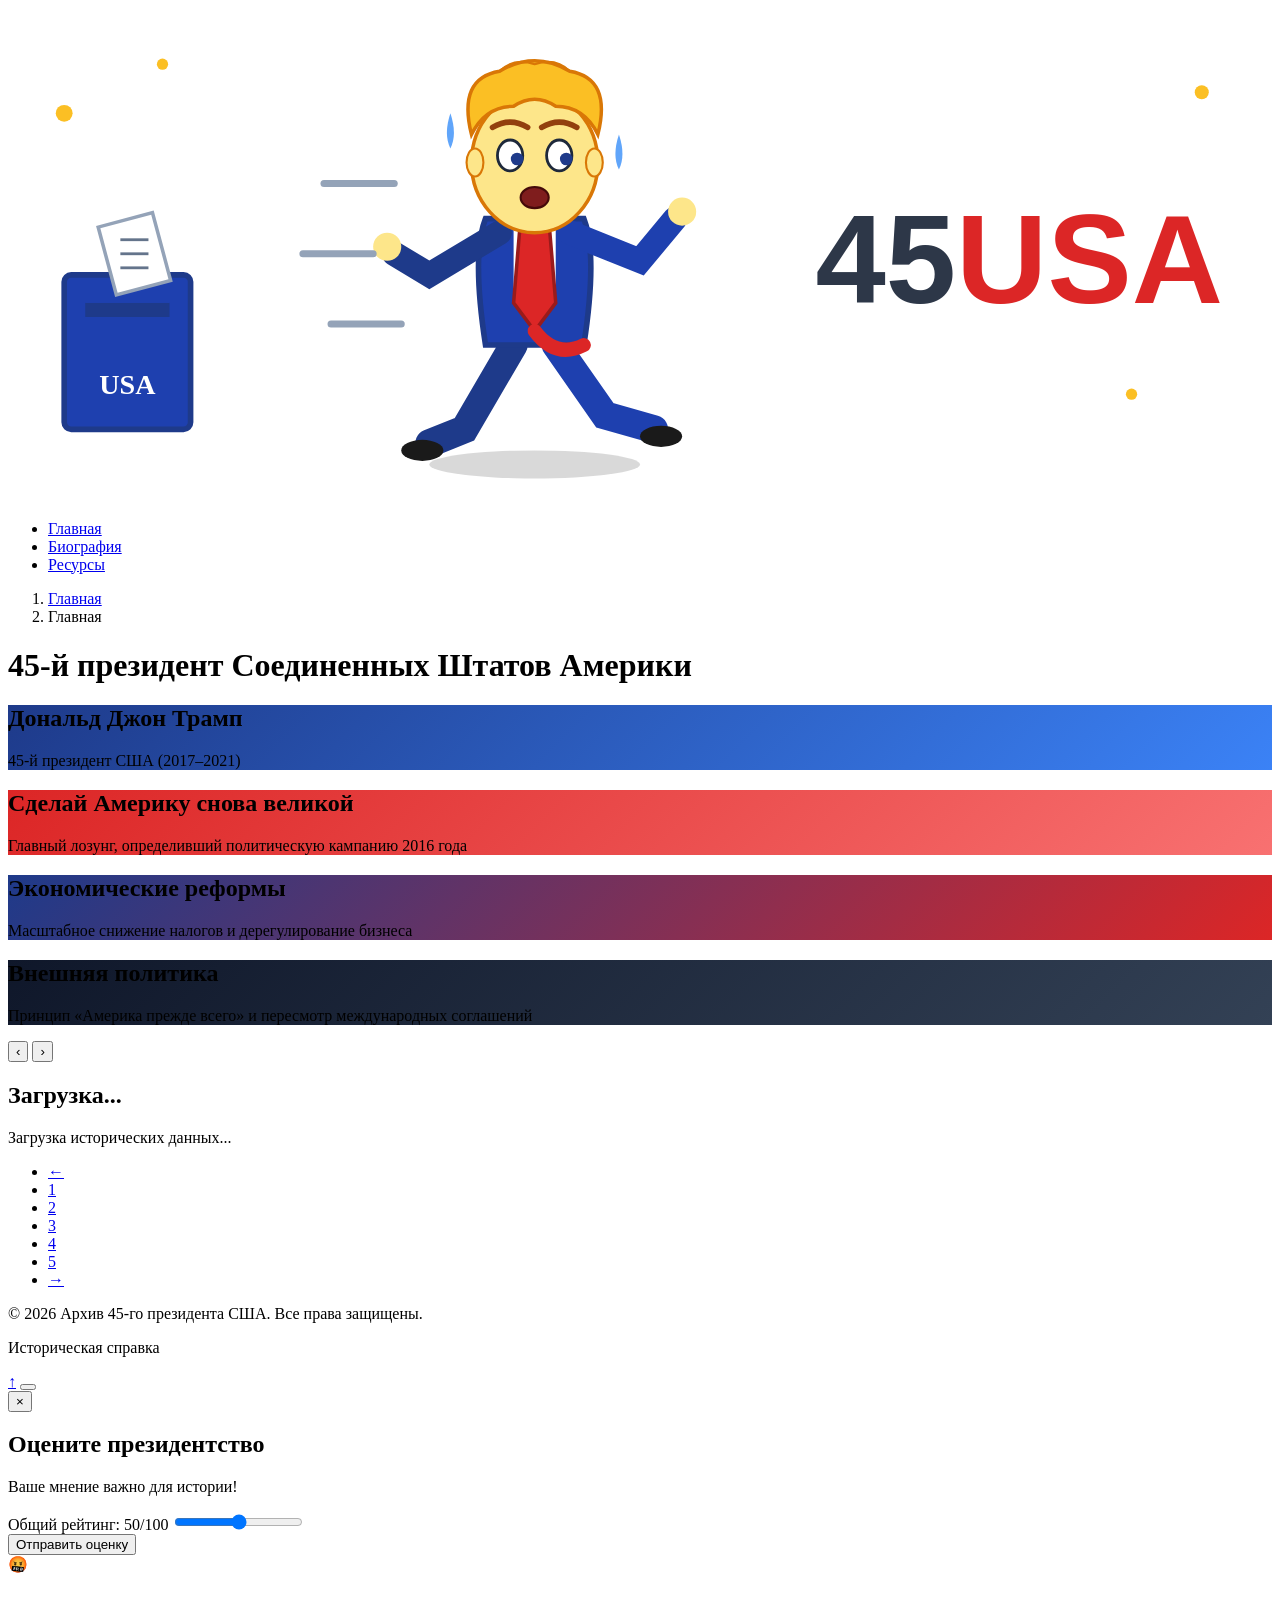
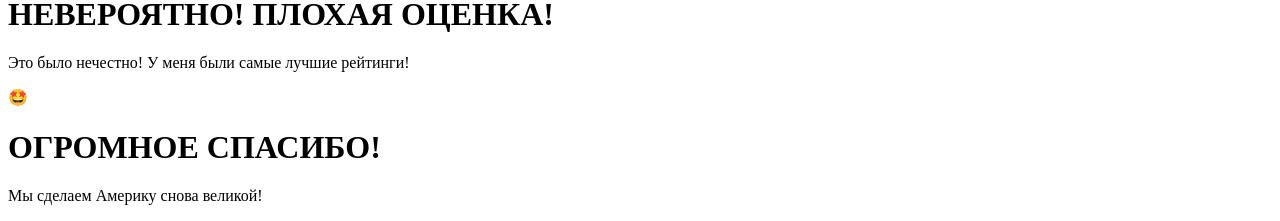
==== index.html @ 73b185e1 "Add files via upload" ====
<!DOCTYPE html>
<html lang="ru">
<head>
    <meta charset="UTF-8">
    <meta name="viewport" content="width=device-width, initial-scale=1.0">
    <title>Главная — 45-й президент США</title>
    <link rel="stylesheet" href="css/styles.css">
</head>
<body>
    <header class="header">
        <div class="container header__inner">
            <a href="index.html" class="logo" aria-label="45-й президент США — на главную">
                <svg class="logo-svg" viewBox="0 0 180 70" xmlns="http://www.w3.org/2000/svg">
                    <!-- Звёзды на фоне -->
                    <g class="stars">
                        <circle class="star star-1" cx="8" cy="15" r="1.2" fill="#fbbf24"/>
                        <circle class="star star-2" cx="22" cy="8" r="0.8" fill="#fbbf24"/>
                        <circle class="star star-3" cx="15" cy="55" r="1" fill="#fbbf24"/>
                        <circle class="star star-4" cx="170" cy="12" r="1" fill="#fbbf24"/>
                        <circle class="star star-5" cx="160" cy="55" r="0.8" fill="#fbbf24"/>
                    </g>
            
                    <!-- Символическая урна -->
                    <g class="ballot-box">
                        <rect x="8" y="38" width="18" height="22" fill="#1e40af" stroke="#1e3a8a" stroke-width="0.8" rx="1"/>
                        <rect x="11" y="42" width="12" height="2" fill="#1e3a8a"/>
                        <text x="17" y="55" font-size="4" fill="#ffffff" text-anchor="middle" font-weight="bold">USA</text>
                        <!-- Бюллетень -->
                        <g class="ballot">
                            <rect x="14" y="30" width="8" height="10" fill="#ffffff" stroke="#94a3b8" stroke-width="0.5" transform="rotate(-15 18 35)"/>
                            <line x1="16" y1="33" x2="20" y2="33" stroke="#64748b" stroke-width="0.4"/>
                            <line x1="16" y1="35" x2="20" y2="35" stroke="#64748b" stroke-width="0.4"/>
                            <line x1="16" y1="37" x2="20" y2="37" stroke="#64748b" stroke-width="0.4"/>
                        </g>
                    </g>
            
                    <!-- Бегущий персонаж -->
                    <g class="runner">
                        <ellipse class="runner-shadow" cx="75" cy="65" rx="15" ry="2" fill="#000000" opacity="0.15"/>
                        <g class="leg leg-back">
                            <path d="M 72 48 L 65 60 L 60 62" stroke="#1e3a8a" stroke-width="4" stroke-linecap="round" fill="none"/>
                            <ellipse cx="59" cy="63" rx="3" ry="1.5" fill="#1a1a1a"/>
                        </g>
                        <g class="leg leg-front">
                            <path d="M 78 48 L 85 58 L 92 60" stroke="#1e40af" stroke-width="4" stroke-linecap="round" fill="none"/>
                            <ellipse cx="93" cy="61" rx="3" ry="1.5" fill="#1a1a1a"/>
                        </g>
                        <path class="body" d="M 68 30 Q 66 35 68 48 L 82 48 Q 84 35 82 30 Z" fill="#1e40af" stroke="#1e3a8a" stroke-width="0.8"/>
                        <path d="M 72 30 L 72 40 L 78 40 L 78 30 Z" fill="#ffffff"/>
                        <g class="tie">
                            <path class="tie-main" d="M 73 30 L 72 42 L 75 46 L 78 42 L 77 30 Z" fill="#dc2626" stroke="#991b1b" stroke-width="0.5"/>
                            <path class="tie-tail" d="M 75 46 Q 78 50 82 48" stroke="#dc2626" stroke-width="2" fill="none" stroke-linecap="round"/>
                        </g>
                        <g class="arm arm-back">
                            <path d="M 70 32 L 60 38 L 55 35" stroke="#1e3a8a" stroke-width="3.5" stroke-linecap="round" fill="none"/>
                            <circle cx="54" cy="34" r="2" fill="#fde68a"/>
                        </g>
                        <g class="arm arm-front">
                            <path d="M 80 32 L 90 36 L 95 30" stroke="#1e40af" stroke-width="3.5" stroke-linecap="round" fill="none"/>
                            <circle cx="96" cy="29" r="2" fill="#fde68a"/>
                        </g>
                        <g class="head">
                            <ellipse cx="75" cy="22" rx="9" ry="10" fill="#fde68a" stroke="#d97706" stroke-width="0.5"/>
                            <path class="hair" d="M 66 18 Q 64 10 70 9 Q 75 6 80 9 Q 86 10 84 18 Q 82 14 78 14 Q 75 12 72 14 Q 68 14 66 18 Z" fill="#fbbf24" stroke="#d97706" stroke-width="0.5"/>
                            <path d="M 70 9 Q 72 7 75 8 Q 78 7 80 9" stroke="#d97706" stroke-width="0.3" fill="none"/>
                            <ellipse cx="66.5" cy="22" rx="1.2" ry="2" fill="#fde68a" stroke="#d97706" stroke-width="0.3"/>
                            <ellipse cx="83.5" cy="22" rx="1.2" ry="2" fill="#fde68a" stroke="#d97706" stroke-width="0.3"/>
                            <g class="eyes">
                                <ellipse cx="71.5" cy="21" rx="1.8" ry="2.2" fill="#ffffff" stroke="#1e293b" stroke-width="0.4"/>
                                <ellipse cx="78.5" cy="21" rx="1.8" ry="2.2" fill="#ffffff" stroke="#1e293b" stroke-width="0.4"/>
                                <circle class="pupil pupil-left" cx="72.5" cy="21.5" r="0.9" fill="#1e3a8a"/>
                                <circle class="pupil pupil-right" cx="79.5" cy="21.5" r="0.9" fill="#1e3a8a"/>
                            </g>
                            <path class="brow brow-left" d="M 69 17 Q 71.5 15.5 74 17" stroke="#92400e" stroke-width="0.8" fill="none" stroke-linecap="round"/>
                            <path class="brow brow-right" d="M 76 17 Q 78.5 15.5 81 17" stroke="#92400e" stroke-width="0.8" fill="none" stroke-linecap="round"/>
                            <ellipse class="mouth" cx="75" cy="27" rx="2" ry="1.5" fill="#7f1d1d" stroke="#450a0a" stroke-width="0.3"/>
                            <g class="sweat">
                                <path class="sweat-drop drop-1" d="M 63 15 Q 62 18 63 20 Q 64 18 63 15 Z" fill="#60a5fa"/>
                                <path class="sweat-drop drop-2" d="M 87 18 Q 86 21 87 23 Q 88 21 87 18 Z" fill="#60a5fa"/>
                            </g>
                        </g>
                        <g class="speed-lines">
                            <line class="speed-line line-1" x1="45" y1="25" x2="55" y2="25" stroke="#94a3b8" stroke-width="1" stroke-linecap="round"/>
                            <line class="speed-line line-2" x1="42" y1="35" x2="52" y2="35" stroke="#94a3b8" stroke-width="1" stroke-linecap="round"/>
                            <line class="speed-line line-3" x1="46" y1="45" x2="56" y2="45" stroke="#94a3b8" stroke-width="1" stroke-linecap="round"/>
                        </g>
                    </g>
            
                    <!-- Текст логотипа -->
                    <text x="115" y="42" 
                          font-family="-apple-system, BlinkMacSystemFont, 'Segoe UI', sans-serif" 
                          font-size="18" 
                          font-weight="800" 
                          fill="#2d3748">
                        45<tspan fill="#dc2626">USA</tspan>
                    </text>
                </svg>
            </a>
            <nav class="nav">
                <ul class="nav__list">
                    <li><a href="index.html" class="nav__link active">Главная</a></li>
                    <li><a href="about.html" class="nav__link">Биография</a></li>
                    <li><a href="contacts.html" class="nav__link">Ресурсы</a></li>
                </ul>
            </nav>
        </div>
    </header>

    <main class="main">
        <div class="container">
            <nav class="breadcrumbs" aria-label="Навигация">
                <ol class="breadcrumbs__list">
                    <li class="breadcrumbs__item"><a href="index.html">Главная</a></li>
                    <li class="breadcrumbs__item breadcrumbs__item--current" aria-current="page">Главная</li>
                </ol>
            </nav>

            <h1 class="page-title">45-й президент Соединенных Штатов Америки</h1>

            <!-- SLIDER -->
            <section class="slider" aria-label="Слайдер">
                <div class="slider__viewport">
                    <div class="slider__track">
                        <div class="slide" style="background: linear-gradient(135deg, #1e3a8a, #3b82f6);">
                            <h2>Дональд Джон Трамп</h2>
                            <p>45-й президент США (2017–2021)</p>
                        </div>
                        <div class="slide" style="background: linear-gradient(135deg, #dc2626, #f87171);">
                            <h2>Сделай Америку снова великой</h2>
                            <p>Главный лозунг, определивший политическую кампанию 2016 года</p>
                        </div>
                        <div class="slide" style="background: linear-gradient(135deg, #1e3a8a, #dc2626);">
                            <h2>Экономические реформы</h2>
                            <p>Масштабное снижение налогов и дерегулирование бизнеса</p>
                        </div>
                        <div class="slide" style="background: linear-gradient(135deg, #0f172a, #334155);">
                            <h2>Внешняя политика</h2>
                            <p>Принцип «Америка прежде всего» и пересмотр международных соглашений</p>
                        </div>
                    </div>
                </div>
                <button class="slider__btn slider__btn--prev" aria-label="Предыдущий">‹</button>
                <button class="slider__btn slider__btn--next" aria-label="Следующий">›</button>
                <div class="slider__dots"></div>
            </section>

            <!-- ДИНАМИЧЕСКИЙ КОНТЕНТ -->
            <section class="content-block" id="dynamicContent">
                <h2 id="contentTitle">Загрузка...</h2>
                <div id="contentBody">
                    <p>Загрузка исторических данных...</p>
                </div>
            </section>

            <!-- PAGINATION -->
            <nav class="pagination" aria-label="Пагинация">
                <ul class="pagination__list">
                    <li><a href="#" class="pagination__link pagination__link--prev">←</a></li>
                    <li><a href="#" class="pagination__link active" data-page="1">1</a></li>
                    <li><a href="#" class="pagination__link" data-page="2">2</a></li>
                    <li><a href="#" class="pagination__link" data-page="3">3</a></li>
                    <li><a href="#" class="pagination__link" data-page="4">4</a></li>
                    <li><a href="#" class="pagination__link" data-page="5">5</a></li>
                    <li><a href="#" class="pagination__link pagination__link--next">→</a></li>
                </ul>
            </nav>
        </div>
    </main>

    <footer class="footer">
        <div class="container footer__inner">
            <p>© 2026 Архив 45-го президента США. Все права защищены.</p>
            <p>Историческая справка</p>
        </div>
    </footer>

    <a href="#top" class="anchor" id="anchorTop" aria-label="Наверх">↑</a>

    <!-- ПАСХАЛКА: Секретная кнопка в левом верхнем углу -->
    <button id="easterEggBtn" class="easter-egg" aria-label="Секретная оценка"></button>

    <!-- МОДАЛЬНОЕ ОКНО ОЦЕНКИ -->
    <div id="ratingModal" class="modal-overlay">
        <div class="modal-content">
            <button class="modal-close" id="modalClose">&times;</button>
            <h2>Оцените президентство</h2>
            <p>Ваше мнение важно для истории!</p>
            <form id="ratingForm">
                <div class="rating-group">
                    <label for="ratingSlider">Общий рейтинг: <span id="ratingValue">50</span>/100</label>
                    <input type="range" id="ratingSlider" name="rating" min="0" max="100" value="50">
                </div>
                <button type="submit" class="submit-btn">Отправить оценку</button>
            </form>
        </div>
    </div>

    <!-- АНИМАЦИЯ: ЗЛОЙ ТРАМП (Рейтинг < 50) -->
    <div id="angryTrumpOverlay" class="full-screen-overlay angry">
        <div class="animation-container">
            <!-- 💡 СОВЕТ: Замените эмодзи ниже на <img src="путь_к_гифке_злого_трампа.gif" alt="Angry Trump"> -->
            <div class="character">🤬</div>
            <h1>НЕВЕРОЯТНО! ПЛОХАЯ ОЦЕНКА!</h1>
            <p>Это было нечестно! У меня были самые лучшие рейтинги!</p>
        </div>
    </div>

    <!-- АНИМАЦИЯ: ДОВОЛЬНЫЙ ТРАМП (Рейтинг >= 50) -->
    <div id="happyTrumpOverlay" class="full-screen-overlay happy">
        <div class="animation-container">
            <!-- 💡 СОВЕТ: Замените эмодзи ниже на <img src="путь_к_гифке_довольного_трампа.gif" alt="Happy Trump"> -->
            <div class="character">🤩</div>
            <h1>ОГРОМНОЕ СПАСИБО!</h1>
            <p>Мы сделаем Америку снова великой!</p>
        </div>
    </div>
    <script src="js/script.js"></script>
</body>
</html>
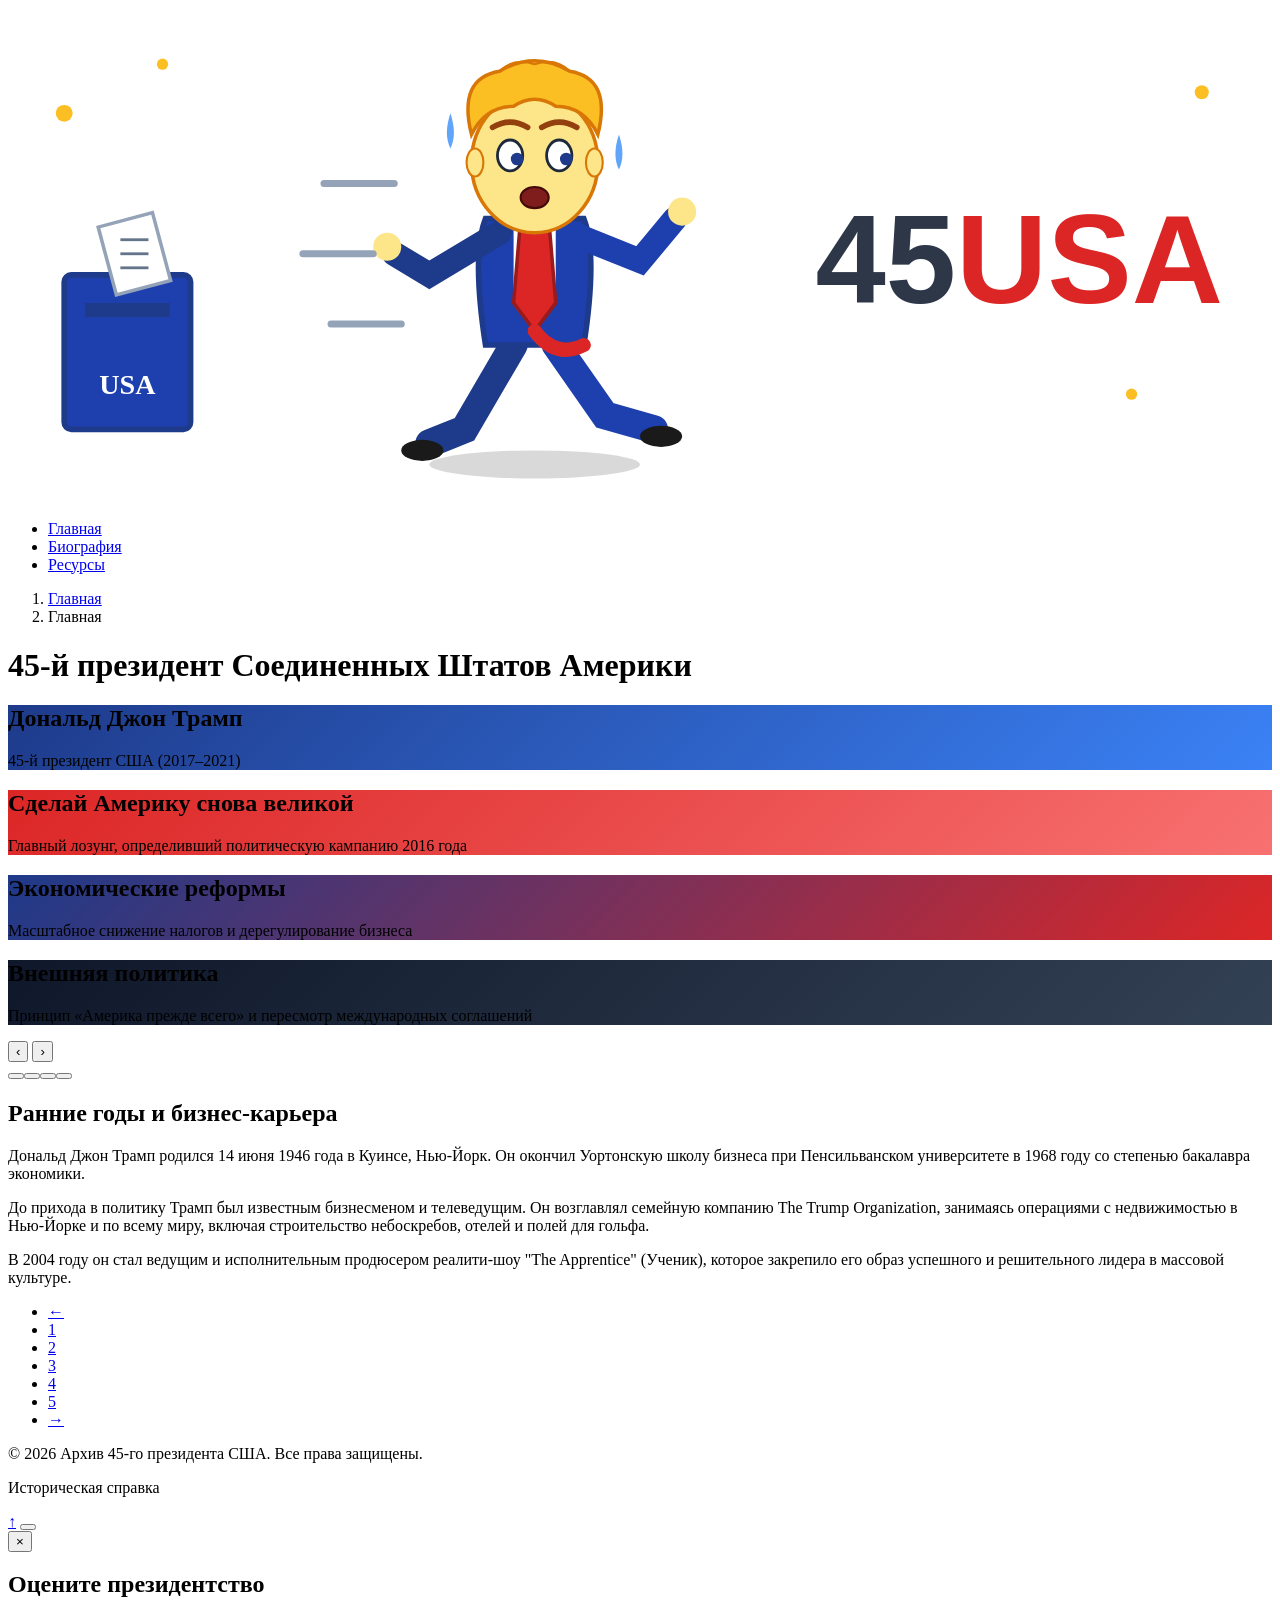
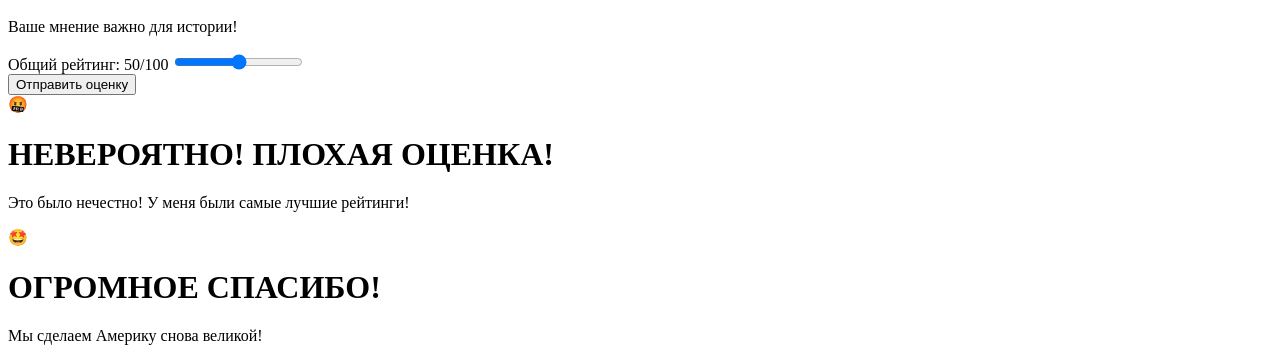
==== commit 03c4b297: "Update index.html" ====
--- a/index.html
+++ b/index.html
@@ -214,6 +214,6 @@
             <p>Мы сделаем Америку снова великой!</p>
         </div>
     </div>
-    <script src="js/script.js"></script>
+    <script src="script/script.js"></script>
 </body>
-</html>+</html>
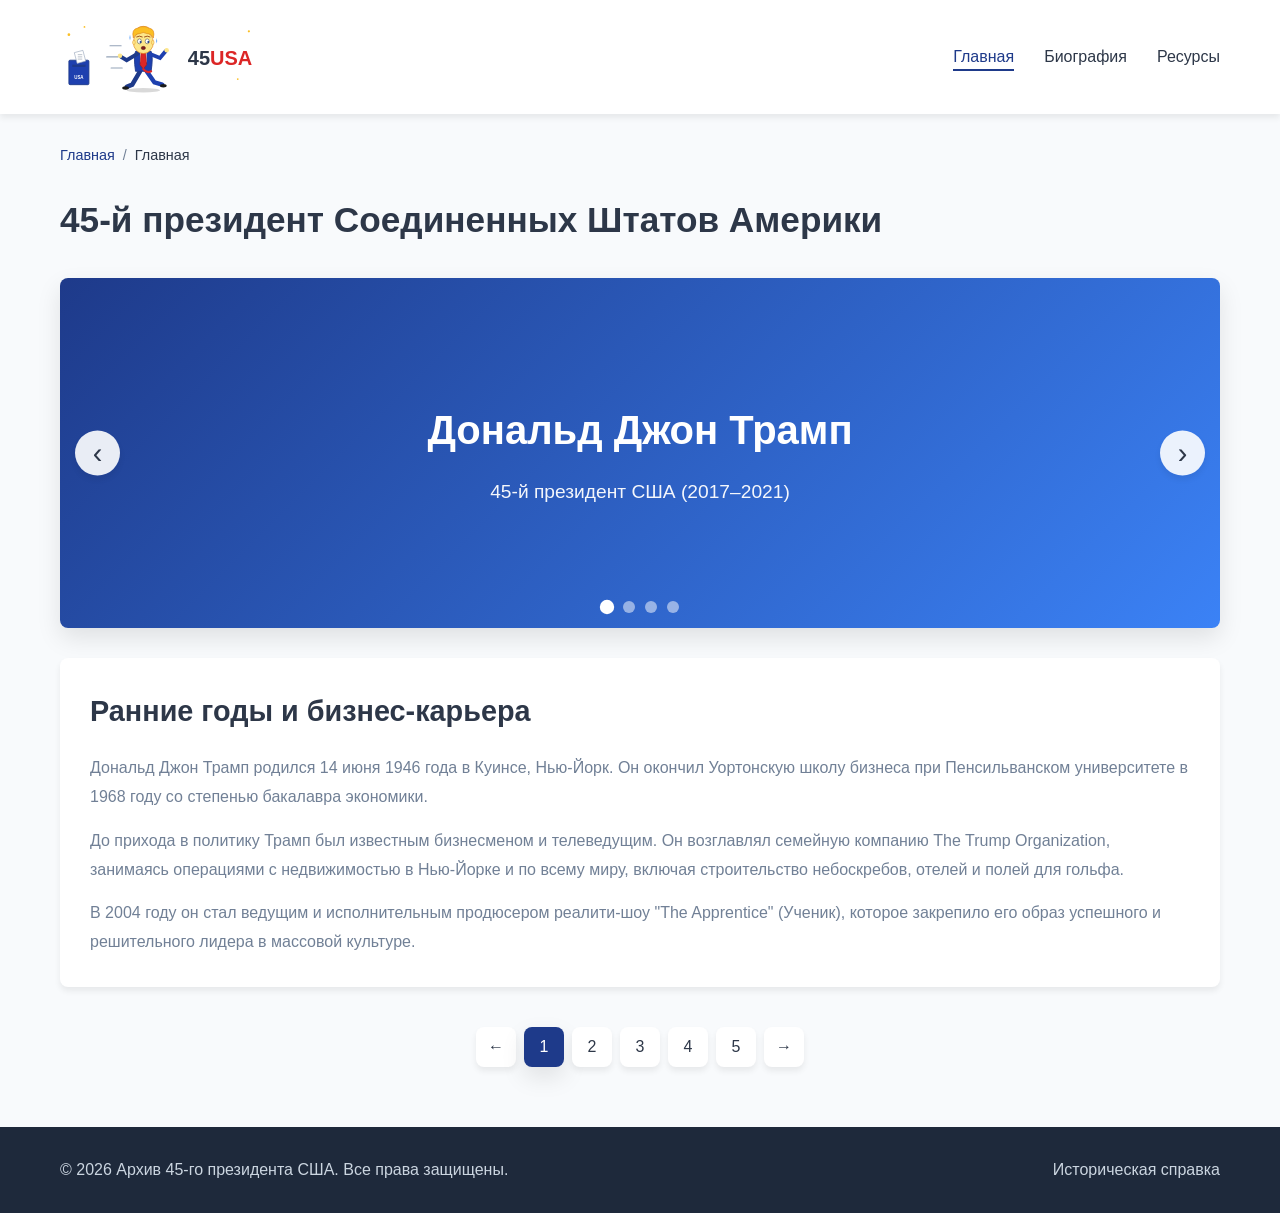
==== commit c9a643ab: "Update index.html" ====
--- a/index.html
+++ b/index.html
@@ -4,7 +4,7 @@
     <meta charset="UTF-8">
     <meta name="viewport" content="width=device-width, initial-scale=1.0">
     <title>Главная — 45-й президент США</title>
-    <link rel="stylesheet" href="css/styles.css">
+    <link rel="stylesheet" href="css/style.css">
 </head>
 <body>
     <header class="header">
--- a/css/style.css
+++ b/css/style.css
@@ -0,0 +1,909 @@
+* {
+    margin: 0;
+    padding: 0;
+    box-sizing: border-box;
+}
+
+:root {
+    /* Патриотическая цветовая схема */
+    --primary: #1e3a8a; /* Президентский темно-синий */
+    --primary-dark: #172554;
+    --accent: #dc2626; /* Акцентный красный */
+    --text: #2d3748;
+    --text-light: #718096;
+    --bg: #f8fafc;
+    --white: #ffffff;
+    --border: #e2e8f0;
+    --shadow: 0 4px 6px rgba(0, 0, 0, 0.07);
+    --shadow-lg: 0 10px 25px rgba(0, 0, 0, 0.1);
+    --radius: 8px;
+    --transition: 0.3s ease;
+}
+
+html {
+    scroll-behavior: smooth;
+}
+
+body {
+    font-family: -apple-system, BlinkMacSystemFont, "Segoe UI", Roboto, sans-serif;
+    color: var(--text);
+    background: var(--bg);
+    line-height: 1.6;
+    min-height: 100vh;
+    display: flex;
+    flex-direction: column;
+}
+
+.container {
+    max-width: 1200px;
+    margin: 0 auto;
+    padding: 0 20px;
+}
+
+a {
+    color: var(--primary);
+    text-decoration: none;
+    transition: color var(--transition);
+}
+
+a:hover {
+    color: var(--primary-dark);
+}
+
+.header {
+    background: var(--white);
+    box-shadow: var(--shadow);
+    position: sticky;
+    top: 0;
+    z-index: 100;
+}
+
+.header__inner {
+    display: flex;
+    align-items: center;
+    justify-content: space-between;
+    padding: 18px 20px;
+}
+
+.logo {
+    font-size: 1.5rem;
+    font-weight: 700;
+    color: var(--text);
+}
+
+.nav__list {
+    display: flex;
+    gap: 30px;
+    list-style: none;
+}
+
+.nav__link {
+    color: var(--text);
+    font-weight: 500;
+    padding: 6px 0;
+    position: relative;
+}
+
+.nav__link::after {
+    content: '';
+    position: absolute;
+    left: 0;
+    bottom: 0;
+    width: 0;
+    height: 2px;
+    background: var(--primary);
+    transition: width var(--transition);
+}
+
+.nav__link:hover::after,
+.nav__link.active::after {
+    width: 100%;
+}
+
+.nav__link.active {
+    color: var(--primary);
+}
+
+.main {
+    flex: 1;
+    padding: 30px 0 60px;
+}
+
+.page-title {
+    font-size: 2.2rem;
+    margin-bottom: 30px;
+    color: var(--text);
+}
+
+.content-block {
+    background: var(--white);
+    padding: 30px;
+    border-radius: var(--radius);
+    box-shadow: var(--shadow);
+    margin: 30px 0;
+    animation: fadeIn 0.5s ease;
+}
+
+@keyframes fadeIn {
+    from {
+        opacity: 0;
+        transform: translateY(10px);
+    }
+    to {
+        opacity: 1;
+        transform: translateY(0);
+    }
+}
+
+.content-block h2 {
+    font-size: 1.8rem;
+    margin-bottom: 20px;
+    color: var(--text);
+}
+
+.content-block p {
+    margin-bottom: 15px;
+    color: var(--text-light);
+    line-height: 1.8;
+}
+
+.content-block p:last-child {
+    margin-bottom: 0;
+}
+
+.content-block ul {
+    margin: 15px 0;
+    padding-left: 25px;
+}
+
+.content-block li {
+    margin-bottom: 10px;
+    color: var(--text-light);
+}
+
+.breadcrumbs {
+    margin-bottom: 25px;
+}
+
+.breadcrumbs__list {
+    display: flex;
+    flex-wrap: wrap;
+    gap: 8px;
+    list-style: none;
+    font-size: 0.9rem;
+}
+
+.breadcrumbs__item {
+    display: flex;
+    align-items: center;
+    gap: 8px;
+    color: var(--text-light);
+}
+
+.breadcrumbs__item + .breadcrumbs__item::before {
+    content: '/';
+    color: var(--text-light);
+    margin-right: 0;
+}
+
+.breadcrumbs__item--current {
+    color: var(--text);
+    font-weight: 500;
+}
+
+.slider {
+    position: relative;
+    border-radius: var(--radius);
+    overflow: hidden;
+    box-shadow: var(--shadow-lg);
+    margin-bottom: 30px;
+}
+
+.slider__viewport {
+    overflow: hidden;
+}
+
+.slider__track {
+    display: flex;
+    transition: transform 0.5s ease;
+}
+
+.slide {
+    min-width: 100%;
+    height: 350px;
+    display: flex;
+    flex-direction: column;
+    align-items: center;
+    justify-content: center;
+    color: var(--white);
+    text-align: center;
+    padding: 20px;
+}
+
+.slide h2 {
+    font-size: 2.5rem;
+    margin-bottom: 15px;
+}
+
+.slide p {
+    font-size: 1.2rem;
+    opacity: 0.95;
+}
+
+.slider__btn {
+    position: absolute;
+    top: 50%;
+    transform: translateY(-50%);
+    background: rgba(255, 255, 255, 0.9);
+    border: none;
+    width: 45px;
+    height: 45px;
+    border-radius: 50%;
+    font-size: 1.8rem;
+    cursor: pointer;
+    color: var(--text);
+    display: flex;
+    align-items: center;
+    justify-content: center;
+    transition: all var(--transition);
+    box-shadow: var(--shadow);
+    line-height: 1;
+}
+
+.slider__btn:hover {
+    background: var(--white);
+    transform: translateY(-50%) scale(1.1);
+}
+
+.slider__btn--prev { left: 15px; }
+.slider__btn--next { right: 15px; }
+
+.slider__dots {
+    position: absolute;
+    bottom: 15px;
+    left: 50%;
+    transform: translateX(-50%);
+    display: flex;
+    gap: 10px;
+}
+
+.slider__dot {
+    width: 12px;
+    height: 12px;
+    border-radius: 50%;
+    background: rgba(255, 255, 255, 0.5);
+    cursor: pointer;
+    border: none;
+    transition: all var(--transition);
+}
+
+.slider__dot.active {
+    background: var(--white);
+    transform: scale(1.2);
+}
+
+.pagination {
+    display: flex;
+    justify-content: center;
+    margin-top: 40px;
+}
+
+.pagination__list {
+    display: flex;
+    gap: 8px;
+    list-style: none;
+}
+
+.pagination__link {
+    display: flex;
+    align-items: center;
+    justify-content: center;
+    min-width: 40px;
+    height: 40px;
+    padding: 0 12px;
+    background: var(--white);
+    color: var(--text);
+    border-radius: var(--radius);
+    font-weight: 500;
+    box-shadow: var(--shadow);
+    transition: all var(--transition);
+    cursor: pointer;
+}
+
+.pagination__link:hover {
+    background: var(--primary);
+    color: var(--white);
+    transform: translateY(-2px);
+}
+
+.pagination__link.active {
+    background: var(--primary);
+    color: var(--white);
+    box-shadow: var(--shadow-lg);
+}
+
+.footer {
+    background: #1e293b; /* Более темный, официальный оттенок */
+    color: #cbd5e0;
+    padding: 30px 0;
+    margin-top: auto;
+}
+
+.footer__inner {
+    display: flex;
+    justify-content: space-between;
+    align-items: center;
+    flex-wrap: wrap;
+    gap: 15px;
+}
+
+.anchor {
+    position: fixed;
+    bottom: 30px;
+    right: 30px;
+    width: 55px;
+    height: 55px;
+    background: var(--primary);
+    color: var(--white);
+    border-radius: 50%;
+    display: flex;
+    align-items: center;
+    justify-content: center;
+    font-size: 1.8rem;
+    font-weight: 700;
+    box-shadow: var(--shadow-lg);
+    opacity: 0;
+    visibility: hidden;
+    transform: translateY(20px);
+    transition: all var(--transition);
+    z-index: 99;
+    text-decoration: none;
+}
+
+.anchor.active {
+    opacity: 1;
+    visibility: visible;
+    transform: translateY(0);
+}
+
+.anchor:hover {
+    background: var(--primary-dark);
+    color: var(--white);
+    transform: translateY(-3px) scale(1.05);
+}
+
+@media (max-width: 768px) {
+    .header__inner {
+        flex-direction: column;
+        gap: 15px;
+    }
+
+    .nav__list {
+        gap: 20px;
+    }
+
+    .page-title {
+        font-size: 1.6rem;
+    }
+
+    .slide {
+        height: 250px;
+    }
+
+    .slide h2 {
+        font-size: 1.8rem;
+    }
+
+    .anchor {
+        width: 48px;
+        height: 48px;
+        bottom: 20px;
+        right: 20px;
+        font-size: 1.5rem;
+    }
+
+    .content-block h2 {
+        font-size: 1.4rem;
+    }
+}
+
+/* ===== ЛОГОТИП SVG ===== */
+.logo {
+    display: inline-flex;
+    align-items: center;
+    padding: 0;
+}
+
+.logo-svg {
+    width: 200px;
+    height: auto;
+    overflow: visible;
+}
+
+/* ===== ЗВЁЗДЫ ===== */
+.star {
+    animation: starTwinkle 2s ease-in-out infinite;
+}
+
+.star-1 { animation-delay: 0s; }
+.star-2 { animation-delay: 0.4s; }
+.star-3 { animation-delay: 0.8s; }
+.star-4 { animation-delay: 1.2s; }
+.star-5 { animation-delay: 1.6s; }
+
+@keyframes starTwinkle {
+    0%, 100% {
+        opacity: 0.3;
+        transform: scale(0.8);
+    }
+    50% {
+        opacity: 1;
+        transform: scale(1.3);
+    }
+}
+
+/* ===== УРНА ===== */
+.ballot-box {
+    transform-origin: 17px 50px;
+    animation: ballotShake 0.5s ease-in-out infinite;
+}
+
+@keyframes ballotShake {
+    0%, 100% { transform: rotate(0deg); }
+    25% { transform: rotate(-2deg); }
+    75% { transform: rotate(2deg); }
+}
+
+.ballot {
+    animation: ballotFall 1.5s ease-in infinite;
+}
+
+@keyframes ballotFall {
+    0% {
+        transform: translateY(-5px) rotate(-30deg);
+        opacity: 0;
+    }
+    30% {
+        opacity: 1;
+    }
+    100% {
+        transform: translateY(15px) rotate(15deg);
+        opacity: 0;
+    }
+}
+
+/* ===== БЕГУЩИЙ ПЕРСОНАЖ ===== */
+.runner {
+    animation: runnerBounce 0.4s ease-in-out infinite;
+}
+
+@keyframes runnerBounce {
+    0%, 100% {
+        transform: translateY(0);
+    }
+    50% {
+        transform: translateY(-2px);
+    }
+}
+
+.runner-shadow {
+    animation: shadowPulse 0.4s ease-in-out infinite;
+    transform-origin: 75px 65px;
+}
+
+@keyframes shadowPulse {
+    0%, 100% {
+        transform: scale(1);
+        opacity: 0.15;
+    }
+    50% {
+        transform: scale(0.85);
+        opacity: 0.1;
+    }
+}
+
+.leg-front {
+    transform-origin: 78px 48px;
+    animation: legFrontRun 0.4s ease-in-out infinite;
+}
+
+.leg-back {
+    transform-origin: 72px 48px;
+    animation: legBackRun 0.4s ease-in-out infinite;
+}
+
+@keyframes legFrontRun {
+    0%, 100% { transform: rotate(-25deg); }
+    50% { transform: rotate(25deg); }
+}
+
+@keyframes legBackRun {
+    0%, 100% { transform: rotate(25deg); }
+    50% { transform: rotate(-25deg); }
+}
+
+.arm-front {
+    transform-origin: 80px 32px;
+    animation: armFrontRun 0.4s ease-in-out infinite;
+}
+
+.arm-back {
+    transform-origin: 70px 32px;
+    animation: armBackRun 0.4s ease-in-out infinite;
+}
+
+@keyframes armFrontRun {
+    0%, 100% { transform: rotate(20deg); }
+    50% { transform: rotate(-20deg); }
+}
+
+@keyframes armBackRun {
+    0%, 100% { transform: rotate(-20deg); }
+    50% { transform: rotate(20deg); }
+}
+
+.tie-tail {
+    transform-origin: 75px 46px;
+    animation: tieWave 0.3s ease-in-out infinite alternate;
+}
+
+@keyframes tieWave {
+    0% { transform: rotate(-10deg) scaleX(0.9); }
+    100% { transform: rotate(15deg) scaleX(1.1); }
+}
+
+.hair {
+    transform-origin: 75px 14px;
+    animation: hairWave 0.3s ease-in-out infinite alternate;
+}
+
+@keyframes hairWave {
+    0% { transform: skewX(-2deg); }
+    100% { transform: skewX(4deg); }
+}
+
+.pupil {
+    animation: eyesLook 1.5s ease-in-out infinite;
+}
+
+@keyframes eyesLook {
+    0%, 100% { transform: translateX(0); }
+    25% { transform: translateX(0.5px); }
+    75% { transform: translateX(-0.5px); }
+}
+
+.brow {
+    transform-origin: center;
+    animation: browRaise 1s ease-in-out infinite;
+}
+
+@keyframes browRaise {
+    0%, 100% { transform: translateY(0); }
+    50% { transform: translateY(-0.5px); }
+}
+
+.mouth {
+    transform-origin: 75px 27px;
+    animation: mouthPanic 0.5s ease-in-out infinite;
+}
+
+@keyframes mouthPanic {
+    0%, 100% { transform: scale(1, 1); }
+    50% { transform: scale(1.2, 1.4); }
+}
+
+.sweat-drop {
+    animation: sweatFly 1s ease-in infinite;
+}
+
+.drop-1 { animation-delay: 0s; }
+.drop-2 { animation-delay: 0.5s; }
+
+@keyframes sweatFly {
+    0% {
+        transform: translate(0, 0) scale(1);
+        opacity: 0;
+    }
+    20% {
+        opacity: 1;
+    }
+    100% {
+        transform: translate(-8px, -5px) scale(0.5);
+        opacity: 0;
+    }
+}
+
+.speed-line {
+    animation: speedDash 0.6s linear infinite;
+}
+
+.line-1 { animation-delay: 0s; }
+.line-2 { animation-delay: 0.2s; }
+.line-3 { animation-delay: 0.4s; }
+
+@keyframes speedDash {
+    0% {
+        transform: translateX(0);
+        opacity: 0;
+    }
+    20% {
+        opacity: 1;
+    }
+    100% {
+        transform: translateX(-15px);
+        opacity: 0;
+    }
+}
+
+/* ===== HOVER-ЭФФЕКТ ===== */
+.logo:hover .runner {
+    animation: runnerSprint 0.25s ease-in-out infinite;
+}
+
+@keyframes runnerSprint {
+    0%, 100% {
+        transform: translateY(0) translateX(0);
+    }
+    50% {
+        transform: translateY(-3px) translateX(2px);
+    }
+}
+
+.logo:hover .leg-front,
+.logo:hover .leg-back {
+    animation-duration: 0.25s;
+}
+
+.logo:hover .arm-front,
+.logo:hover .arm-back {
+    animation-duration: 0.25s;
+}
+
+.logo:hover .speed-line {
+    animation-duration: 0.3s;
+}
+
+.logo:hover .sweat-drop {
+    animation-duration: 0.5s;
+}
+
+.logo:hover .mouth {
+    animation-duration: 0.25s;
+}
+
+/* ===== АДАПТИВНОСТЬ ===== */
+@media (max-width: 768px) {
+    .logo-svg {
+        width: 170px;
+    }
+}
+
+@media (max-width: 480px) {
+    .logo-svg {
+        width: 140px;
+    }
+}
+
+
+/* ========================================
+   ПАСХАЛКА И МОДАЛЬНЫЕ ОКНА
+   ======================================== */
+
+/* Секретная кнопка (почти невидимая) */
+.easter-egg {
+    position: fixed;
+    top: 10px;
+    left: 10px;
+    width: 30px;
+    height: 30px;
+    background: transparent;
+    border: 2px solid transparent;
+    cursor: pointer;
+    z-index: 1000;
+    opacity: 0.05;
+    transition: all 0.3s ease;
+    border-radius: 50%;
+}
+
+.easter-egg:hover {
+    opacity: 0.6;
+    background: rgba(220, 38, 38, 0.2);
+    border-color: rgba(220, 38, 38, 0.5);
+}
+
+/* Модальное окно */
+.modal-overlay {
+    position: fixed;
+    top: 0;
+    left: 0;
+    width: 100%;
+    height: 100%;
+    background: rgba(0, 0, 0, 0.75);
+    backdrop-filter: blur(4px);
+    display: flex;
+    align-items: center;
+    justify-content: center;
+    z-index: 2000;
+    opacity: 0;
+    visibility: hidden;
+    transition: all 0.3s ease;
+}
+
+.modal-overlay.active {
+    opacity: 1;
+    visibility: visible;
+}
+
+.modal-content {
+    background: var(--white);
+    padding: 30px;
+    border-radius: var(--radius);
+    width: 90%;
+    max-width: 400px;
+    position: relative;
+    box-shadow: var(--shadow-lg);
+    text-align: center;
+    transform: scale(0.9);
+    transition: transform 0.3s ease;
+}
+
+.modal-overlay.active .modal-content {
+    transform: scale(1);
+}
+
+.modal-close {
+    position: absolute;
+    top: 10px;
+    right: 15px;
+    background: none;
+    border: none;
+    font-size: 1.8rem;
+    cursor: pointer;
+    color: var(--text-light);
+    transition: color 0.2s;
+}
+
+.modal-close:hover {
+    color: var(--accent, #dc2626);
+}
+
+.rating-group {
+    margin: 25px 0;
+}
+
+.rating-group label {
+    font-size: 1.1rem;
+    font-weight: 600;
+    color: var(--text);
+}
+
+.rating-group input[type="range"] {
+    width: 100%;
+    margin-top: 15px;
+    accent-color: var(--primary);
+    cursor: pointer;
+}
+
+.submit-btn {
+    background: var(--primary);
+    color: var(--white);
+    border: none;
+    padding: 12px 24px;
+    border-radius: var(--radius);
+    cursor: pointer;
+    font-size: 1rem;
+    font-weight: 600;
+    transition: background 0.3s, transform 0.1s;
+}
+
+.submit-btn:hover {
+    background: var(--primary-dark);
+}
+
+.submit-btn:active {
+    transform: scale(0.98);
+}
+
+/* Полноэкранные оверлеи анимаций */
+.full-screen-overlay {
+    position: fixed;
+    top: 0;
+    left: 0;
+    width: 100%;
+    height: 100%;
+    display: flex;
+    align-items: center;
+    justify-content: center;
+    z-index: 3000;
+    opacity: 0;
+    visibility: hidden;
+    transition: opacity 0.4s ease;
+    cursor: pointer; /* Чтобы можно было закрыть кликом */
+}
+
+.full-screen-overlay.active {
+    opacity: 1;
+    visibility: visible;
+}
+
+.full-screen-overlay.angry {
+    background: radial-gradient(circle, #7f1d1d 0%, #450a0a 100%);
+    color: #fecaca;
+}
+
+.full-screen-overlay.happy {
+    background: radial-gradient(circle, #1e40af 0%, #0f172a 100%);
+    color: #dbeafe;
+}
+
+.animation-container {
+    text-align: center;
+    padding: 20px;
+    max-width: 800px;
+}
+
+.animation-container .character {
+    font-size: 10rem;
+    margin-bottom: 20px;
+    display: block;
+    line-height: 1;
+}
+
+/* Если вы вставите картинку вместо эмодзи, этот стиль применится к ней */
+.animation-container .character img {
+    max-width: 300px;
+    height: auto;
+    display: block;
+    margin: 0 auto 20px;
+}
+
+.animation-container h1 {
+    font-size: clamp(2rem, 5vw, 4rem);
+    margin-bottom: 15px;
+    text-transform: uppercase;
+    font-weight: 900;
+    letter-spacing: 2px;
+}
+
+.animation-container p {
+    font-size: clamp(1.2rem, 3vw, 1.8rem);
+    opacity: 0.9;
+}
+
+/* Анимация злого Трампа (Агрессивная тряска) */
+@keyframes angryShake {
+    0%, 100% { transform: translateX(0) rotate(0deg); }
+    10% { transform: translateX(-15px) rotate(-5deg); }
+    20% { transform: translateX(15px) rotate(5deg); }
+    30% { transform: translateX(-15px) rotate(-5deg); }
+    40% { transform: translateX(15px) rotate(5deg); }
+    50% { transform: translateX(-8px) rotate(-3deg); }
+    60% { transform: translateX(8px) rotate(3deg); }
+}
+
+.full-screen-overlay.angry.active .character {
+    animation: angryShake 0.4s ease-in-out infinite;
+    filter: drop-shadow(0 0 20px rgba(239, 68, 68, 0.8));
+}
+
+/* Анимация довольного Трампа (Прыжки и золотое свечение) */
+@keyframes happyBounce {
+    0%, 100% { transform: translateY(0) scale(1); }
+    40% { transform: translateY(-40px) scale(1.1); }
+    50% { transform: translateY(-40px) scale(1.1); }
+    60% { transform: translateY(0) scale(1); }
+}
+
+@keyframes happyGlow {
+    0%, 100% { text-shadow: 0 0 10px rgba(251, 191, 36, 0.5); }
+    50% { text-shadow: 0 0 30px rgba(251, 191, 36, 1), 0 0 60px rgba(245, 158, 11, 0.8); }
+}
+
+.full-screen-overlay.happy.active .character {
+    animation: happyBounce 1.2s ease-in-out infinite;
+}
+
+.full-screen-overlay.happy.active h1 {
+    animation: happyGlow 2s ease-in-out infinite;
+    color: #fbbf24;
+}
